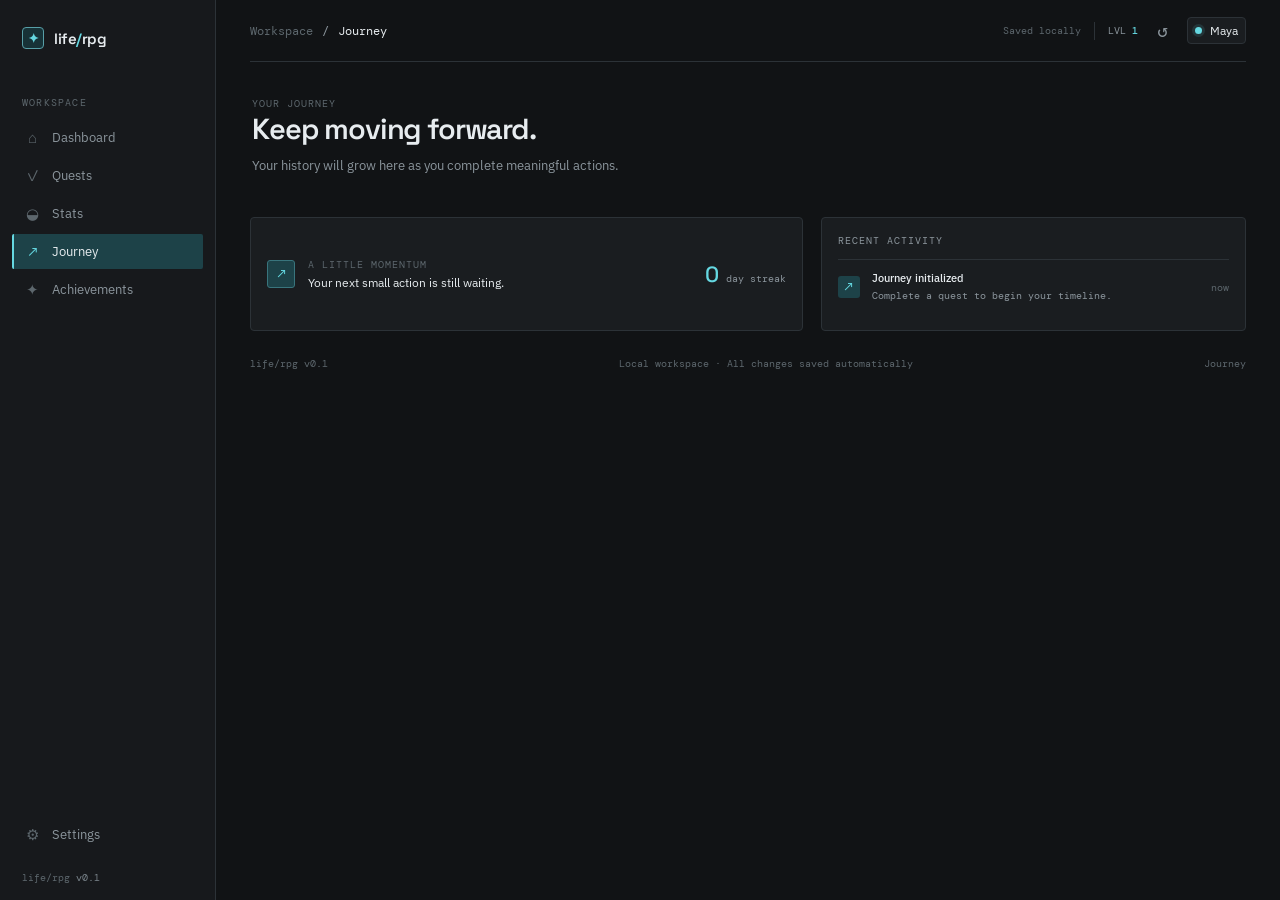
==== journey.html @ 7ffb5adc "build multi-page navigation and improve stats page" ====
<!doctype html>
<html lang="en">
<head><meta charset="UTF-8" /><meta name="viewport" content="width=device-width, initial-scale=1.0" /><title>Journey | Life RPG</title><link rel="stylesheet" href="styles.css" /></head>
<body><main class="app-shell"><aside class="sidebar"><a class="brand" href="index.html" aria-label="Life RPG home"><span class="brand-mark">✦</span><span>life<span class="brand-accent">/</span>rpg</span></a><div class="sidebar-section-label">WORKSPACE</div><nav class="sidebar-nav" aria-label="Main navigation"><a class="nav-item" href="index.html"><span class="nav-icon">⌂</span>Dashboard</a><a class="nav-item" href="quests.html"><span class="nav-icon">✓</span>Quests</a><a class="nav-item" href="stats.html"><span class="nav-icon">◒</span>Stats</a><a class="nav-item active" href="journey.html"><span class="nav-icon">↗</span>Journey</a><a class="nav-item" href="achievements.html"><span class="nav-icon">✦</span>Achievements</a></nav><div class="sidebar-bottom"><a class="nav-item" href="settings.html"><span class="nav-icon">⚙</span>Settings</a><div class="sidebar-version">life/rpg <span>v0.1</span></div></div></aside><div class="workspace"><header class="topbar"><div class="breadcrumb"><span class="breadcrumb-muted">Workspace</span><span>/</span><strong>Journey</strong></div><div class="topbar-actions"><span class="save-status" id="saveStatus">Saved locally</span><span class="topbar-divider"></span><span class="topbar-level">LVL <strong id="topbarLevel">1</strong></span><button class="icon-button" id="resetButton" type="button" title="Reset demo progress" aria-label="Reset demo progress">↺</button><span class="profile-chip"><span class="profile-dot"></span><span id="topbarName">Maya</span></span></div></header><section class="hero"><div class="hero-copy"><p class="eyebrow">YOUR JOURNEY</p><h1>Keep moving forward.</h1><p class="hero-text">Your history will grow here as you complete meaningful actions.</p></div></section><section class="lower-grid"><section class="insight-strip"><div class="insight-icon">↗</div><div><p class="eyebrow">A LITTLE MOMENTUM</p><p>Your next small action is still waiting.</p></div><div class="streak"><span class="streak-number" id="streakLabel">0</span><span>day streak</span></div></section><section class="activity-panel"><div class="panel-heading"><span>RECENT ACTIVITY</span></div><div class="activity-row"><span class="activity-icon">↗</span><div><strong>Journey initialized</strong><small>Complete a quest to begin your timeline.</small></div><time>now</time></div></section></section><footer><span>life/rpg v0.1</span><span>Local workspace · All changes saved automatically</span><span>Journey</span></footer></div></main><script src="app.js"></script></body></html>
---- styles.css ----
@import url('https://fonts.googleapis.com/css2?family=DM+Mono:wght@400;500&family=IBM+Plex+Sans:wght@400;500;600;700&family=Space+Grotesk:wght@400;500;600;700&display=swap');

:root {
  --bg: #111315; --sidebar: #17191c; --surface: #1a1d20; --surface-raised: #202428; --surface-hover: #252a2e;
  --border: #2c3237; --border-strong: #3a4248; --text: #e7ecef; --muted: #8b959c; --dim: #5d676d;
  --accent: #65d8e1; --accent-soft: #1d4248; --violet: #a899ee; --violet-soft: #302b4e; --warning: #e7b86a; --danger: #e77f89;
  --radius: 4px; --shadow: 0 18px 36px rgba(0, 0, 0, .16);
}
* { box-sizing: border-box; }
html { scroll-behavior: smooth; }
.sidebar-nav, .quest-tabs { min-width: 0; }
body { margin: 0; color: var(--text); background: var(--bg); font: 14px 'IBM Plex Sans', sans-serif; }
body::before { content: ''; position: fixed; inset: 0; pointer-events: none; opacity: .08; background-image: linear-gradient(rgba(255,255,255,.04) 1px, transparent 1px), linear-gradient(90deg, rgba(255,255,255,.04) 1px, transparent 1px); background-size: 32px 32px; mask-image: linear-gradient(to bottom, black, transparent 70%); }
button, input, select { font: inherit; } button, a { -webkit-tap-highlight-color: transparent; } button { cursor: pointer; } a { color: inherit; text-decoration: none; }
.app-shell { display: flex; min-height: 100vh; }
.sidebar { position: sticky; top: 0; display: flex; flex: 0 0 216px; flex-direction: column; width: 216px; height: 100vh; padding: 22px 12px 16px; border-right: 1px solid var(--border); background: var(--sidebar); }
.brand { display: flex; align-items: center; gap: 10px; height: 32px; padding: 0 10px; color: var(--text); font: 600 15px 'Space Grotesk', sans-serif; letter-spacing: -.03em; }
.brand-mark { display: grid; place-items: center; width: 22px; height: 22px; border: 1px solid #579fa7; border-radius: var(--radius); color: var(--accent); background: #173237; font-size: 13px; }
.brand-accent { color: var(--accent); }
.sidebar-section-label { margin: 42px 10px 11px; color: var(--dim); font: 10px 'DM Mono', monospace; letter-spacing: .12em; }
.sidebar-nav { display: grid; gap: 3px; }
.nav-item { display: flex; align-items: center; gap: 11px; height: 35px; padding: 0 10px; border-left: 2px solid transparent; border-radius: 2px; color: var(--muted); font-size: 13px; transition: background .18s, color .18s, border-color .18s; }
.nav-item:hover { color: var(--text); background: var(--surface-hover); } .nav-item.active { border-left-color: var(--accent); color: var(--text); background: var(--accent-soft); }
.nav-icon { display: inline-grid; place-items: center; width: 17px; color: var(--dim); font-size: 15px; } .nav-item.active .nav-icon { color: var(--accent); }
.sidebar-bottom { margin-top: auto; } .sidebar-version { padding: 19px 10px 0; color: var(--dim); font: 10px 'DM Mono', monospace; } .sidebar-version span { color: #79838a; }
.workspace { min-width: 0; flex: 1; padding: 0 34px 22px; }
.topbar { display: flex; align-items: center; justify-content: space-between; height: 62px; border-bottom: 1px solid var(--border); }
.breadcrumb, .topbar-actions, .profile-chip, .overview-footer, .card-kicker, .panel-label, .xp-meta, .stats-heading, .quest-tabs, .quest-actions, footer, .panel-heading { display: flex; align-items: center; }
.breadcrumb { gap: 9px; color: var(--muted); font: 12px 'DM Mono', monospace; } .breadcrumb-muted { color: var(--dim); } .breadcrumb strong { color: var(--text); font-weight: 400; }
.topbar-actions { gap: 13px; color: var(--muted); font: 10px 'DM Mono', monospace; } .save-status { color: var(--dim); } .topbar-divider { height: 18px; width: 1px; background: var(--border); } .topbar-level strong { color: var(--accent); font-weight: 500; }
.icon-button, .dialog-close { border: 0; color: var(--muted); background: transparent; font-size: 18px; transition: color .18s; } .icon-button:hover, .dialog-close:hover { color: var(--text); }
.profile-chip { gap: 8px; padding: 5px 7px; border: 1px solid var(--border); border-radius: var(--radius); color: var(--text); background: var(--surface); font: 12px 'IBM Plex Sans', sans-serif; } .profile-chip:hover { border-color: var(--border-strong); background: var(--surface-hover); } .profile-dot { width: 7px; height: 7px; border-radius: 50%; background: var(--accent); box-shadow: 0 0 0 3px rgba(101,216,225,.12); } .profile-chevron { color: var(--dim); }
.hero { display: flex; align-items: flex-end; justify-content: space-between; gap: 24px; padding: 35px 2px 25px; } .eyebrow, .card-kicker, .panel-label, .stats-heading, .panel-heading { margin: 0; color: var(--dim); font: 10px 'DM Mono', monospace; letter-spacing: .1em; }
.hero h1, h2 { margin: 0; color: var(--text); font: 600 29px 'Space Grotesk', sans-serif; letter-spacing: -.04em; } .hero h1 span { color: var(--accent); } .hero-text { margin: 10px 0 0; color: var(--muted); font-size: 13px; }
.command-hint { display: flex; align-items: center; gap: 10px; padding: 9px 11px; border: 1px solid var(--border); border-radius: var(--radius); color: var(--muted); background: var(--surface); font-size: 11px; } .command-hint > span:first-child { color: var(--accent); } .command-hint kbd { padding: 3px 5px; border: 1px solid var(--border-strong); border-radius: 2px; color: var(--dim); font: 10px 'DM Mono', monospace; }
.overview-grid { display: grid; grid-template-columns: 1fr 1.5fr 1fr 1fr; gap: 10px; margin-bottom: 28px; } .overview-card { min-height: 126px; padding: 16px; border: 1px solid var(--border); border-radius: var(--radius); background: var(--surface); box-shadow: var(--shadow); } .card-kicker { justify-content: space-between; color: var(--muted); }
.level-value { display: flex; align-items: baseline; gap: 9px; margin: 13px 0 9px; } .level-value strong { color: var(--accent); font: 500 34px 'Space Grotesk', sans-serif; } .level-value span, .streak-main span { color: var(--dim); font: 10px 'DM Mono', monospace; } .level-caption { color: var(--muted); font-size: 11px; line-height: 1.4; }
.overview-progress { height: 6px; margin: 27px 0 10px; overflow: hidden; border-radius: 2px; background: #2c3337; } .overview-progress span { display: block; width: 0; height: 100%; background: var(--accent); transition: width .5s ease; } .overview-footer { justify-content: space-between; color: var(--muted); font: 10px 'DM Mono', monospace; } .accent-text { color: var(--accent); }
.streak-main { display: flex; align-items: baseline; gap: 9px; margin: 12px 0 9px; } .streak-main strong { color: var(--text); font: 500 30px 'Space Grotesk', sans-serif; } .streak-dots { display: flex; gap: 4px; margin-bottom: 10px; } .streak-dots i { width: 11px; height: 4px; border-radius: 1px; background: var(--border-strong); } .streak-dots i.filled { background: var(--violet); }
.gold-main { display: flex; align-items: center; gap: 10px; margin: 11px 0; } .gold-main span { color: var(--warning); font-size: 24px; } .gold-main strong { font: 500 29px 'Space Grotesk', sans-serif; }
.dashboard-grid { display: grid; grid-template-columns: 270px minmax(0, 1fr); gap: 18px; align-items: start; } .panel { border: 1px solid var(--border); border-radius: var(--radius); background: var(--surface); } .character-panel { padding: 17px; } .panel-label, .stats-heading { justify-content: space-between; }
.online-dot { width: 6px; height: 6px; border-radius: 50%; background: var(--accent); box-shadow: 0 0 0 3px rgba(101,216,225,.12); } .avatar { display: grid; place-items: center; width: 56px; height: 56px; margin: 25px auto 10px; border: 1px solid #34626a; border-radius: var(--radius); color: var(--accent); background: #18343a; font-size: 36px; } .name-button { display: block; margin: auto; border: 0; color: var(--text); background: transparent; font: 600 18px 'Space Grotesk', sans-serif; } .edit-icon { margin-left: 5px; color: var(--accent); font: 11px 'IBM Plex Sans', sans-serif; } .character-title { margin: 4px 0 25px; color: var(--muted); text-align: center; font-size: 11px; }
.xp-meta { justify-content: space-between; color: var(--muted); font: 10px 'DM Mono', monospace; } .xp-meta strong { color: var(--text); font-weight: 500; } .progress-track { height: 5px; margin-top: 9px; overflow: hidden; border-radius: 2px; background: #2c3337; } .progress-fill { display: block; width: 0; height: 100%; border-radius: inherit; background: var(--accent); transition: width .5s ease; } .level-up-copy { margin-top: 9px; color: var(--muted); font-size: 10px; } .spark { color: var(--accent); } .divider { height: 1px; margin: 22px 0 18px; background: var(--border); } .stat-scale { color: var(--dim); }
.stats-list { display: grid; gap: 14px; margin-top: 16px; } .stat-row { display: grid; grid-template-columns: 22px 1fr 26px; gap: 8px; align-items: center; } .stat-symbol { display: grid; place-items: center; width: 22px; height: 22px; border: 1px solid var(--border-strong); border-radius: 3px; color: var(--accent); background: var(--accent-soft); font-size: 12px; } .stat-symbol.intelligence { color: var(--violet); background: var(--violet-soft); } .stat-symbol.creativity { color: #e795b5; background: #442c3b; } .stat-symbol.vitality { color: var(--warning); background: #413620; } .stat-name { color: var(--muted); font-size: 11px; } .stat-bar { height: 4px; margin-top: 5px; border-radius: 1px; background: #2c3337; } .stat-bar span { display: block; height: 100%; border-radius: inherit; background: var(--accent); transition: width .5s; } .stat-value { color: var(--text); font: 11px 'DM Mono', monospace; text-align: right; }
.quests-panel { min-width: 0; } .section-heading { display: flex; align-items: flex-end; justify-content: space-between; gap: 18px; margin: 0 0 18px; } .section-heading .eyebrow { margin-bottom: 8px; } .section-heading h2 { font-size: 21px; } .add-quest-button { padding: 8px 11px; border: 1px solid var(--border-strong); border-radius: var(--radius); color: var(--text); background: var(--surface); font-size: 12px; transition: border-color .18s, background .18s; } .add-quest-button:hover { border-color: var(--accent); background: var(--surface-hover); } .add-quest-button span { margin-right: 4px; color: var(--accent); font-size: 15px; }
.quest-tabs { gap: 20px; border-bottom: 1px solid var(--border); } .quest-tab { padding: 0 0 10px; border: 0; color: var(--muted); background: none; font-size: 12px; } .quest-tab span { display: inline-grid; place-items: center; min-width: 18px; height: 17px; margin-left: 4px; border: 1px solid var(--border); border-radius: 2px; color: var(--dim); background: var(--surface); font: 10px 'DM Mono', monospace; } .quest-tab:hover, .quest-tab.active { color: var(--text); } .quest-tab.active { border-bottom: 2px solid var(--accent); } .quest-tab.active span { border-color: #39757d; color: var(--accent); background: var(--accent-soft); }
.quest-list { display: grid; gap: 7px; margin-top: 12px; } .quest-card { display: grid; grid-template-columns: 28px 1fr auto; gap: 11px; align-items: center; padding: 13px 12px; border: 1px solid var(--border); border-radius: var(--radius); background: var(--surface); transition: border-color .18s, background .18s, transform .18s, opacity .18s; } .quest-card:hover { border-color: var(--border-strong); background: var(--surface-hover); transform: translateX(2px); } .quest-card.completed { opacity: .5; } .quest-card.completed .quest-title { text-decoration: line-through; } .quest-check { width: 22px; height: 22px; border: 1px solid var(--border-strong); border-radius: 3px; color: transparent; background: var(--surface-raised); font-size: 13px; } .quest-check:hover { border-color: var(--accent); } .quest-card.completed .quest-check { border-color: var(--accent); color: var(--accent); background: var(--accent-soft); }
.quest-title { margin: 0 0 6px; color: var(--text); font-size: 13px; font-weight: 500; } .quest-rewards, .quest-tags { display: flex; flex-wrap: wrap; gap: 5px; color: var(--muted); font: 10px 'DM Mono', monospace; } .reward-tag { padding: 3px 6px; border: 1px solid #315257; border-radius: 2px; color: var(--accent); background: var(--accent-soft); } .reward-tag.xp { border-color: #59492f; color: var(--warning); background: #332c20; } .quest-actions { gap: 8px; } .quest-category { margin-bottom: 7px; color: var(--dim); font: 9px 'DM Mono', monospace; letter-spacing: .1em; text-transform: uppercase; } .delete-quest { padding: 5px; border: 0; color: var(--dim); background: transparent; opacity: 0; transition: color .18s, opacity .18s; } .quest-card:hover .delete-quest, .delete-quest:focus { opacity: 1; } .delete-quest:hover { color: var(--danger); } .empty-state { padding: 30px; border: 1px dashed var(--border); color: var(--muted); text-align: center; }
.lower-grid { display: grid; grid-template-columns: minmax(0, 1.3fr) minmax(280px, 1fr); gap: 18px; margin-top: 18px; } .insight-strip { display: flex; align-items: center; gap: 13px; min-height: 84px; padding: 16px; border: 1px solid var(--border); border-radius: var(--radius); background: var(--surface); } .insight-icon { display: grid; flex: 0 0 28px; place-items: center; width: 28px; height: 28px; border: 1px solid #39757d; border-radius: 3px; color: var(--accent); background: var(--accent-soft); } .insight-strip p:last-child { margin: 4px 0 0; color: var(--text); font-size: 12px; } .streak { display: flex; align-items: baseline; gap: 7px; margin-left: auto; color: var(--muted); white-space: nowrap; font: 10px 'DM Mono', monospace; } .streak-number { color: var(--accent); font: 500 22px 'Space Grotesk', sans-serif; }
.activity-panel { padding: 16px; border: 1px solid var(--border); border-radius: var(--radius); background: var(--surface); } .panel-heading { justify-content: space-between; padding-bottom: 12px; color: var(--muted); font: 10px 'DM Mono', monospace; letter-spacing: .1em; } .panel-heading a { color: var(--accent); letter-spacing: 0; text-transform: none; } .activity-row { display: grid; grid-template-columns: 25px 1fr auto; gap: 9px; align-items: center; padding: 11px 0; border-top: 1px solid var(--border); } .activity-icon { display: grid; place-items: center; width: 22px; height: 22px; border-radius: 3px; color: var(--accent); background: var(--accent-soft); } .muted-icon { color: var(--violet); background: var(--violet-soft); } .activity-row strong { display: block; color: var(--text); font-size: 11px; font-weight: 500; } .activity-row small, .activity-row time { color: var(--muted); font: 10px 'DM Mono', monospace; } .activity-row time { color: var(--dim); }
footer { justify-content: space-between; gap: 12px; margin-top: 26px; color: var(--dim); font: 10px 'DM Mono', monospace; }
dialog { width: min(440px, calc(100% - 32px)); padding: 0; border: 0; background: transparent; } .dialog-card { position: relative; padding: 28px; border: 1px solid var(--border-strong); border-radius: var(--radius); background: var(--surface-raised); box-shadow: 0 25px 70px rgba(0,0,0,.45); } .dialog-card h2 { margin: 8px 0 24px; font-size: 23px; } .dialog-close { position: absolute; top: 16px; right: 16px; } .dialog-card label, fieldset legend { display: block; color: var(--muted); font: 10px 'DM Mono', monospace; letter-spacing: .08em; text-transform: uppercase; } .dialog-card input, .dialog-card select { width: 100%; margin-top: 7px; padding: 10px; border: 1px solid var(--border); border-radius: var(--radius); outline-color: var(--accent); color: var(--text); background: var(--surface); } .form-row { display: grid; grid-template-columns: 1fr 1fr; gap: 10px; margin-top: 13px; } .dialog-card fieldset { margin: 17px 0 22px; padding: 0; border: 0; } .stat-checkboxes { display: flex; flex-wrap: wrap; gap: 6px; margin-top: 10px; } .stat-checkbox { position: relative; } .stat-checkbox input { position: absolute; opacity: 0; } .stat-checkbox span { display: block; padding: 7px; border: 1px solid var(--border); border-radius: 2px; color: var(--muted); background: var(--surface); font-size: 11px; } .stat-checkbox input:checked + span { border-color: var(--accent); color: var(--accent); background: var(--accent-soft); } .primary-button { width: 100%; padding: 11px; border: 1px solid var(--accent); border-radius: var(--radius); color: #102023; background: var(--accent); font-weight: 600; } .primary-button span { float: right; font-size: 17px; } .dialog-card::backdrop { background: rgba(4, 7, 8, .72); backdrop-filter: blur(3px); }
@media (max-width: 980px) { .workspace { padding: 0 22px 22px; } .overview-grid { grid-template-columns: 1fr 1.4fr; } .dashboard-grid { grid-template-columns: 230px minmax(0, 1fr); } .lower-grid { grid-template-columns: 1fr; } }
@media (max-width: 720px) { .app-shell { display: block; } .sidebar { position: static; display: flex; width: auto; height: auto; padding: 12px 14px; border-right: 0; border-bottom: 1px solid var(--border); } .sidebar-section-label, .sidebar-bottom, .sidebar-version { display: none; } .sidebar-nav { display: flex; gap: 2px; margin-top: 12px; overflow-x: auto; } .nav-item { flex: 0 0 auto; height: 30px; padding: 0 9px; border-left: 0; border-bottom: 2px solid transparent; font-size: 11px; } .nav-item.active { border-bottom-color: var(--accent); } .nav-icon { display: none; } .workspace { padding: 0 14px 18px; } .topbar { height: 54px; } .breadcrumb { display: none; } .topbar-actions { margin-left: auto; } .save-status, .topbar-divider, .topbar-level { display: none; } .hero { padding: 28px 0 20px; } .hero h1 { font-size: 24px; } .hero-text { max-width: 340px; line-height: 1.45; } .command-hint { display: none; } .overview-grid { grid-template-columns: 1fr 1fr; gap: 8px; margin-bottom: 18px; } .overview-card { min-height: 110px; padding: 12px; } .dashboard-grid { grid-template-columns: 1fr; gap: 16px; } .character-panel { order: 2; } .quests-panel { order: 1; } .lower-grid { margin-top: 16px; } .section-heading h2 { font-size: 19px; } footer { flex-wrap: wrap; } }
@media (max-width: 460px) { .profile-chip { padding: 5px; } .profile-chevron { display: none; } .overview-grid { grid-template-columns: 1fr 1fr; } .overview-card { min-height: 105px; } .card-kicker { font-size: 9px; } .quest-tabs { gap: 13px; overflow-x: auto; } .quest-tab { flex: 0 0 auto; white-space: nowrap; } .quest-card { grid-template-columns: 26px 1fr; padding: 11px 9px; } .quest-actions { grid-column: 2; justify-content: flex-start; } .delete-quest { opacity: 1; } .streak { display: none; } .insight-strip { align-items: flex-start; } }

.stat-name strong { margin-left: 4px; color: var(--text); font: 10px 'DM Mono', monospace; font-weight: 400; }
.stat-xp-label { margin-top: 4px; color: var(--dim); font: 9px 'DM Mono', monospace; }
.achievement-test { width: 100%; margin-top: 10px; padding: 8px; border: 1px dashed var(--border-strong); border-radius: var(--radius); color: var(--muted); background: transparent; font-size: 11px; text-align: left; }
.achievement-test span { float: right; color: var(--warning); font: 10px 'DM Mono', monospace; }
.achievement-test:hover { border-color: var(--violet); color: var(--text); }
.stats-view { min-width: 0; }
.stats-view-heading { display: flex; align-items: flex-end; justify-content: space-between; gap: 20px; padding: 35px 2px 25px; }
.stats-view-heading h2 { margin-top: 7px; font-size: 29px; }
.stats-view-heading > div:first-child > p:last-child { margin: 9px 0 0; color: var(--muted); }
.stats-summary { min-width: 120px; padding: 12px 15px; border: 1px solid var(--border); border-radius: var(--radius); background: var(--surface); text-align: right; }
.stats-summary span { display: block; color: var(--accent); font: 26px 'Space Grotesk', sans-serif; }
.stats-summary small { color: var(--dim); font: 9px 'DM Mono', monospace; }
.detailed-stats-grid { display: grid; grid-template-columns: 1fr 1fr; gap: 12px; }
.detailed-stat-card { padding: 20px; border: 1px solid var(--border); border-radius: var(--radius); background: var(--surface); box-shadow: var(--shadow); }
.detailed-stat-top { display: grid; grid-template-columns: 34px 1fr auto; gap: 12px; align-items: center; }
.detailed-stat-top .stat-symbol { width: 34px; height: 34px; font-size: 17px; }
.detailed-stat-top h3 { margin: 3px 0 0; color: var(--text); font: 600 19px 'Space Grotesk', sans-serif; }
.detailed-level { color: var(--accent); font: 500 32px 'Space Grotesk', sans-serif; }
.detailed-xp-row { display: flex; justify-content: space-between; margin-top: 24px; color: var(--muted); font: 10px 'DM Mono', monospace; }
.detailed-xp-row span:last-child { color: var(--dim); }
.detailed-progress { height: 7px; margin-top: 9px; overflow: hidden; border-radius: 2px; background: #2c3337; }
.detailed-progress span { display: block; height: 100%; border-radius: inherit; background: var(--accent); transition: width .5s; }
.detailed-description { min-height: 34px; margin: 18px 0 0; color: var(--muted); font-size: 12px; line-height: 1.5; }
.dashboard-grid:has(> .quests-panel:only-child) { grid-template-columns: 1fr; }
.stats-character-overview { display: grid; grid-template-columns: 1.5fr .7fr 1.6fr 1.2fr; gap: 16px; align-items: center; margin-bottom: 14px; padding: 18px; border: 1px solid var(--border); border-radius: var(--radius); background: var(--surface); box-shadow: var(--shadow); }
.stats-character-overview { grid-template-columns: 1.4fr .6fr 1.35fr .9fr 1.15fr; }
.character-overview-identity { display: flex; align-items: center; gap: 13px; }.character-overview-identity .avatar { flex: 0 0 56px; margin: 0; }.character-overview-identity h2 { margin: 4px 0 3px; font-size: 22px; }.character-overview-identity p:last-child { margin: 0; color: var(--muted); font-size: 11px; }.character-overview-level { display: flex; flex-direction: column; padding-left: 16px; border-left: 1px solid var(--border); }.overview-level-label { color: var(--dim); font: 10px 'DM Mono', monospace; }.character-overview-level strong { margin-top: 4px; color: var(--accent); font: 500 32px 'Space Grotesk', sans-serif; }.character-overview-xp .detailed-xp-row { margin-top: 0; }.character-overview-metrics { display: grid; gap: 8px; padding-left: 16px; border-left: 1px solid var(--border); color: var(--muted); font: 11px 'DM Mono', monospace; }.character-overview-metrics strong { color: var(--text); font: 500 18px 'Space Grotesk', sans-serif; }.detailed-stat-card { cursor: pointer; }.detailed-stat-card:focus-visible { outline: 1px solid var(--accent); outline-offset: 2px; }.stat-history { margin-top: 18px; padding-top: 14px; border-top: 1px solid var(--border); }.history-heading { display: flex; justify-content: space-between; margin-bottom: 8px; color: var(--muted); font: 10px 'DM Mono', monospace; letter-spacing: .1em; }.history-heading span { color: var(--dim); letter-spacing: 0; }.history-row { display: grid; grid-template-columns: 82px 65px 1fr; gap: 8px; align-items: center; padding: 8px 0; border-top: 1px solid var(--border); font-size: 11px; }.history-row time { color: var(--dim); font: 10px 'DM Mono', monospace; }.history-row strong { color: var(--accent); font: 10px 'DM Mono', monospace; }.history-row span { overflow: hidden; color: var(--muted); text-overflow: ellipsis; white-space: nowrap; }.history-empty { margin: 0; color: var(--dim); font-size: 11px; }
.character-overview-total-xp { display: grid; gap: 3px; padding-left: 16px; border-left: 1px solid var(--border); }.character-overview-total-xp span, .character-overview-total-xp small { color: var(--muted); font: 10px 'DM Mono', monospace; }.character-overview-total-xp strong { color: var(--warning); font: 500 25px 'Space Grotesk', sans-serif; }.character-overview-total-xp small { color: var(--dim); font-size: 8px; }
.reward-preview { display: flex; align-items: center; justify-content: space-between; margin-top: 13px; padding: 9px 10px; border: 1px solid var(--border); color: var(--muted); background: var(--surface); font: 10px 'DM Mono', monospace; }
.reward-preview strong { color: var(--warning); font-weight: 500; }
fieldset legend small { margin-left: 6px; color: var(--dim); letter-spacing: 0; text-transform: none; }
.dialog-actions { display: grid; grid-template-columns: 1fr 1.5fr; gap: 8px; }
.cancel-button { border: 1px solid var(--border-strong); border-radius: var(--radius); color: var(--muted); background: transparent; }
.cancel-button:hover { color: var(--text); background: var(--surface); }
@media (max-width: 980px) { .detailed-stats-grid { grid-template-columns: 1fr; } .stats-character-overview { grid-template-columns: 1.5fr 1fr; } .character-overview-xp, .character-overview-metrics { padding-left: 0; border-left: 0; } }
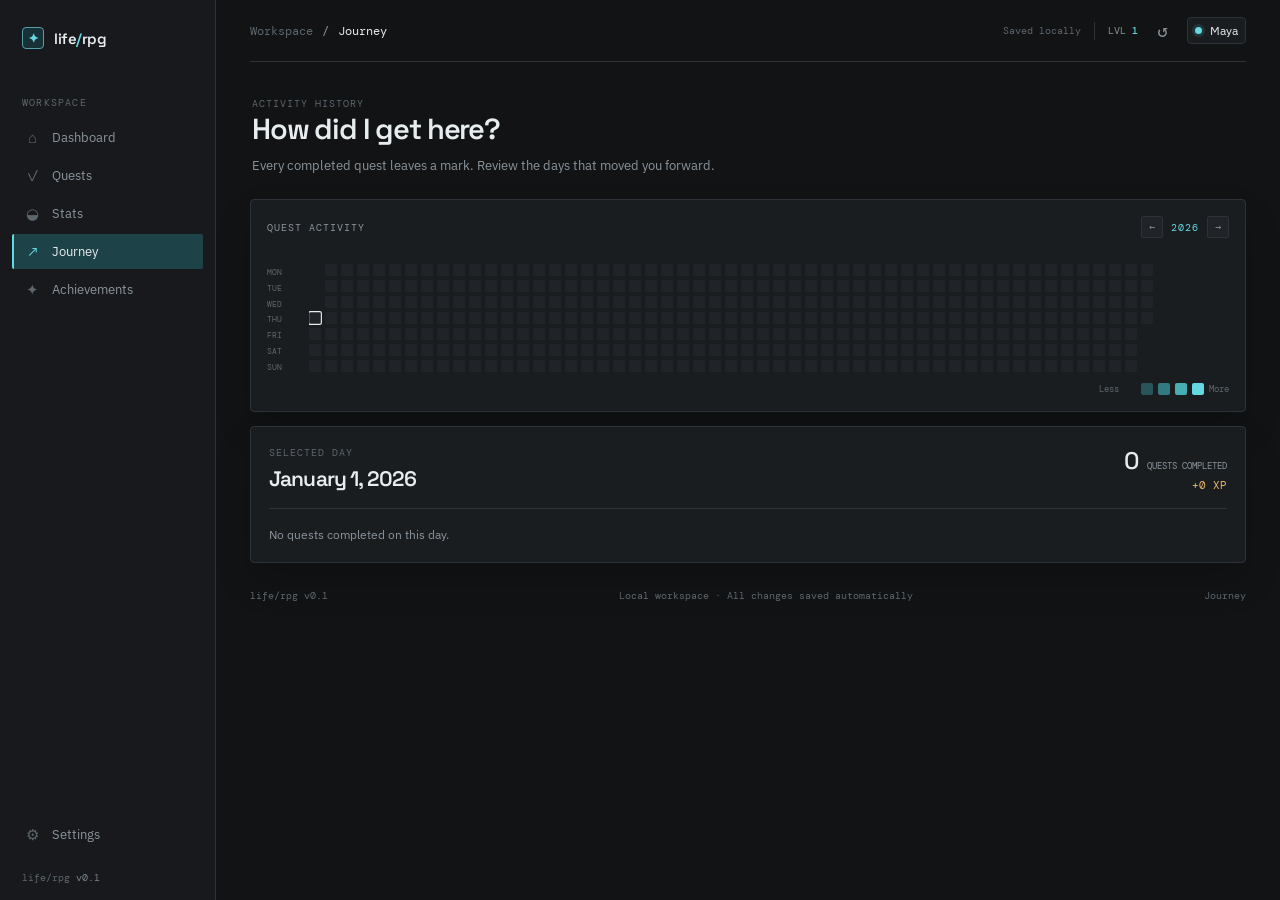
==== commit c3acb31b: "journey added" ====
--- a/journey.html
+++ b/journey.html
@@ -1,4 +1,13 @@
 <!doctype html>
 <html lang="en">
 <head><meta charset="UTF-8" /><meta name="viewport" content="width=device-width, initial-scale=1.0" /><title>Journey | Life RPG</title><link rel="stylesheet" href="styles.css" /></head>
-<body><main class="app-shell"><aside class="sidebar"><a class="brand" href="index.html" aria-label="Life RPG home"><span class="brand-mark">✦</span><span>life<span class="brand-accent">/</span>rpg</span></a><div class="sidebar-section-label">WORKSPACE</div><nav class="sidebar-nav" aria-label="Main navigation"><a class="nav-item" href="index.html"><span class="nav-icon">⌂</span>Dashboard</a><a class="nav-item" href="quests.html"><span class="nav-icon">✓</span>Quests</a><a class="nav-item" href="stats.html"><span class="nav-icon">◒</span>Stats</a><a class="nav-item active" href="journey.html"><span class="nav-icon">↗</span>Journey</a><a class="nav-item" href="achievements.html"><span class="nav-icon">✦</span>Achievements</a></nav><div class="sidebar-bottom"><a class="nav-item" href="settings.html"><span class="nav-icon">⚙</span>Settings</a><div class="sidebar-version">life/rpg <span>v0.1</span></div></div></aside><div class="workspace"><header class="topbar"><div class="breadcrumb"><span class="breadcrumb-muted">Workspace</span><span>/</span><strong>Journey</strong></div><div class="topbar-actions"><span class="save-status" id="saveStatus">Saved locally</span><span class="topbar-divider"></span><span class="topbar-level">LVL <strong id="topbarLevel">1</strong></span><button class="icon-button" id="resetButton" type="button" title="Reset demo progress" aria-label="Reset demo progress">↺</button><span class="profile-chip"><span class="profile-dot"></span><span id="topbarName">Maya</span></span></div></header><section class="hero"><div class="hero-copy"><p class="eyebrow">YOUR JOURNEY</p><h1>Keep moving forward.</h1><p class="hero-text">Your history will grow here as you complete meaningful actions.</p></div></section><section class="lower-grid"><section class="insight-strip"><div class="insight-icon">↗</div><div><p class="eyebrow">A LITTLE MOMENTUM</p><p>Your next small action is still waiting.</p></div><div class="streak"><span class="streak-number" id="streakLabel">0</span><span>day streak</span></div></section><section class="activity-panel"><div class="panel-heading"><span>RECENT ACTIVITY</span></div><div class="activity-row"><span class="activity-icon">↗</span><div><strong>Journey initialized</strong><small>Complete a quest to begin your timeline.</small></div><time>now</time></div></section></section><footer><span>life/rpg v0.1</span><span>Local workspace · All changes saved automatically</span><span>Journey</span></footer></div></main><script src="app.js"></script></body></html>
+<body>
+<main class="app-shell">
+  <aside class="sidebar"><a class="brand" href="index.html" aria-label="Life RPG home"><span class="brand-mark">✦</span><span>life<span class="brand-accent">/</span>rpg</span></a><div class="sidebar-section-label">WORKSPACE</div><nav class="sidebar-nav" aria-label="Main navigation"><a class="nav-item" href="index.html"><span class="nav-icon">⌂</span>Dashboard</a><a class="nav-item" href="quests.html"><span class="nav-icon">✓</span>Quests</a><a class="nav-item" href="stats.html"><span class="nav-icon">◒</span>Stats</a><a class="nav-item active" href="journey.html"><span class="nav-icon">↗</span>Journey</a><a class="nav-item" href="achievements.html"><span class="nav-icon">✦</span>Achievements</a></nav><div class="sidebar-bottom"><a class="nav-item" href="settings.html"><span class="nav-icon">⚙</span>Settings</a><div class="sidebar-version">life/rpg <span>v0.1</span></div></div></aside>
+  <div class="workspace"><header class="topbar"><div class="breadcrumb"><span class="breadcrumb-muted">Workspace</span><span>/</span><strong>Journey</strong></div><div class="topbar-actions"><span class="save-status" id="saveStatus">Saved locally</span><span class="topbar-divider"></span><span class="topbar-level">LVL <strong id="topbarLevel">1</strong></span><button class="icon-button" id="resetButton" type="button" title="Reset demo progress" aria-label="Reset demo progress">↺</button><span class="profile-chip"><span class="profile-dot"></span><span id="topbarName">Maya</span></span></div></header>
+    <section class="hero"><div class="hero-copy"><p class="eyebrow">ACTIVITY HISTORY</p><h1>How did I get here?</h1><p class="hero-text">Every completed quest leaves a mark. Review the days that moved you forward.</p></div></section>
+    <section class="journey-panel"><div class="panel-heading"><span>QUEST ACTIVITY</span><div class="journey-year-controls"><button class="year-button" id="previousJourneyYear" type="button" aria-label="Previous year">←</button><strong class="journey-year" id="journeyYear"></strong><button class="year-button" id="nextJourneyYear" type="button" aria-label="Next year">→</button></div></div><div class="heatmap-shell"><div class="heatmap-weekdays" aria-hidden="true"><span>MON</span><span>TUE</span><span>WED</span><span>THU</span><span>FRI</span><span>SAT</span><span>SUN</span></div><div class="heatmap-scroll"><div class="heatmap-grid" id="journeyHeatmap" role="grid" aria-label="Quest completion activity"></div></div><div class="heatmap-legend"><span>Less</span><i class="heat-level-0"></i><i class="heat-level-1"></i><i class="heat-level-2"></i><i class="heat-level-3"></i><i class="heat-level-4"></i><span>More</span></div></div></section>
+    <section class="journey-detail" id="journeyDetail" aria-live="polite"></section>
+    <footer><span>life/rpg v0.1</span><span>Local workspace · All changes saved automatically</span><span>Journey</span></footer>
+  </div>
+</main><script src="app.js"></script></body></html>
--- a/styles.css
+++ b/styles.css
@@ -89,3 +89,7 @@
 .cancel-button { border: 1px solid var(--border-strong); border-radius: var(--radius); color: var(--muted); background: transparent; }
 .cancel-button:hover { color: var(--text); background: var(--surface); }
 @media (max-width: 980px) { .detailed-stats-grid { grid-template-columns: 1fr; } .stats-character-overview { grid-template-columns: 1.5fr 1fr; } .character-overview-xp, .character-overview-metrics { padding-left: 0; border-left: 0; } }
+.journey-panel, .journey-detail { border: 1px solid var(--border); border-radius: var(--radius); background: var(--surface); box-shadow: var(--shadow); }.journey-panel { padding: 16px; }.journey-year { color: var(--accent); font: 10px 'DM Mono', monospace; }.heatmap-shell { display: grid; grid-template-columns: 32px minmax(0, 1fr); grid-template-rows: 1fr auto; gap: 8px 10px; margin-top: 14px; }.heatmap-weekdays { display: grid; grid-template-rows: repeat(7, 1fr); align-items: center; color: var(--dim); font: 8px 'DM Mono', monospace; }.heatmap-weekdays span:nth-child(even) { visibility: hidden; }.heatmap-scroll { min-width: 0; overflow-x: auto; padding-bottom: 3px; }.heatmap-grid { display: grid; grid-auto-flow: column; grid-template-rows: repeat(7, 12px); grid-auto-columns: 12px; gap: 4px; min-width: max-content; }.heat-cell { width: 12px; height: 12px; padding: 0; border: 1px solid transparent; border-radius: 2px; background: var(--surface-raised); }.heat-cell:hover, .heat-cell.selected { border-color: var(--text); transform: scale(1.16); }.heat-level-1 { background: #28545a; }.heat-level-2 { background: #327a80; }.heat-level-3 { background: #48aeb5; }.heat-level-4 { background: var(--accent); }.heatmap-legend { grid-column: 2; display: flex; align-items: center; justify-content: flex-end; gap: 5px; color: var(--dim); font: 9px 'DM Mono', monospace; }.heatmap-legend i { display: block; width: 12px; height: 12px; border-radius: 2px; }.journey-detail { margin-top: 14px; padding: 18px; }.journey-detail-heading { display: flex; align-items: flex-end; justify-content: space-between; gap: 18px; }.journey-detail-heading h2 { margin-top: 6px; font-size: 21px; }.journey-day-summary { display: grid; grid-template-columns: auto auto; gap: 2px 8px; align-items: baseline; text-align: right; }.journey-day-summary strong { color: var(--text); font: 500 24px 'Space Grotesk', sans-serif; }.journey-day-summary span { color: var(--muted); font: 9px 'DM Mono', monospace; }.journey-day-summary b { grid-column: 1 / -1; color: var(--warning); font: 11px 'DM Mono', monospace; }.journey-quest-list { margin-top: 16px; border-top: 1px solid var(--border); }.journey-quest-row { display: grid; grid-template-columns: 25px 1fr auto; gap: 9px; align-items: center; padding: 11px 0; border-bottom: 1px solid var(--border); font-size: 12px; }.journey-quest-row span:last-child { color: var(--accent); font: 10px 'DM Mono', monospace; }.journey-empty { margin-top: 16px; padding: 18px 0 2px; border-top: 1px solid var(--border); color: var(--muted); font-size: 12px; }
+.journey-year-controls { display: flex; align-items: center; gap: 8px; }.year-button { width: 22px; height: 22px; padding: 0; border: 1px solid var(--border); border-radius: 2px; color: var(--muted); background: var(--surface-raised); line-height: 18px; }.year-button:hover { border-color: var(--accent); color: var(--accent); }.heatmap-weekdays span:nth-child(even) { visibility: visible; }.heatmap-grid { position: relative; grid-auto-flow: initial; grid-template-rows: repeat(7, 12px); grid-auto-columns: unset; grid-template-columns: repeat(53, 12px); min-width: max-content; }
+@media (max-width: 600px) { .journey-detail-heading { align-items: flex-start; flex-direction: column; }.journey-day-summary { text-align: left; }.journey-quest-row { grid-template-columns: 25px 1fr; }.journey-quest-row span:last-child { grid-column: 2; }.heatmap-grid { grid-template-rows: repeat(7, 11px); grid-auto-columns: 11px; gap: 3px; }.heat-cell, .heatmap-legend i { width: 11px; height: 11px; } }
+@media (max-width: 600px) { .heatmap-grid { grid-template-columns: repeat(53, 11px); grid-auto-columns: unset; } }
